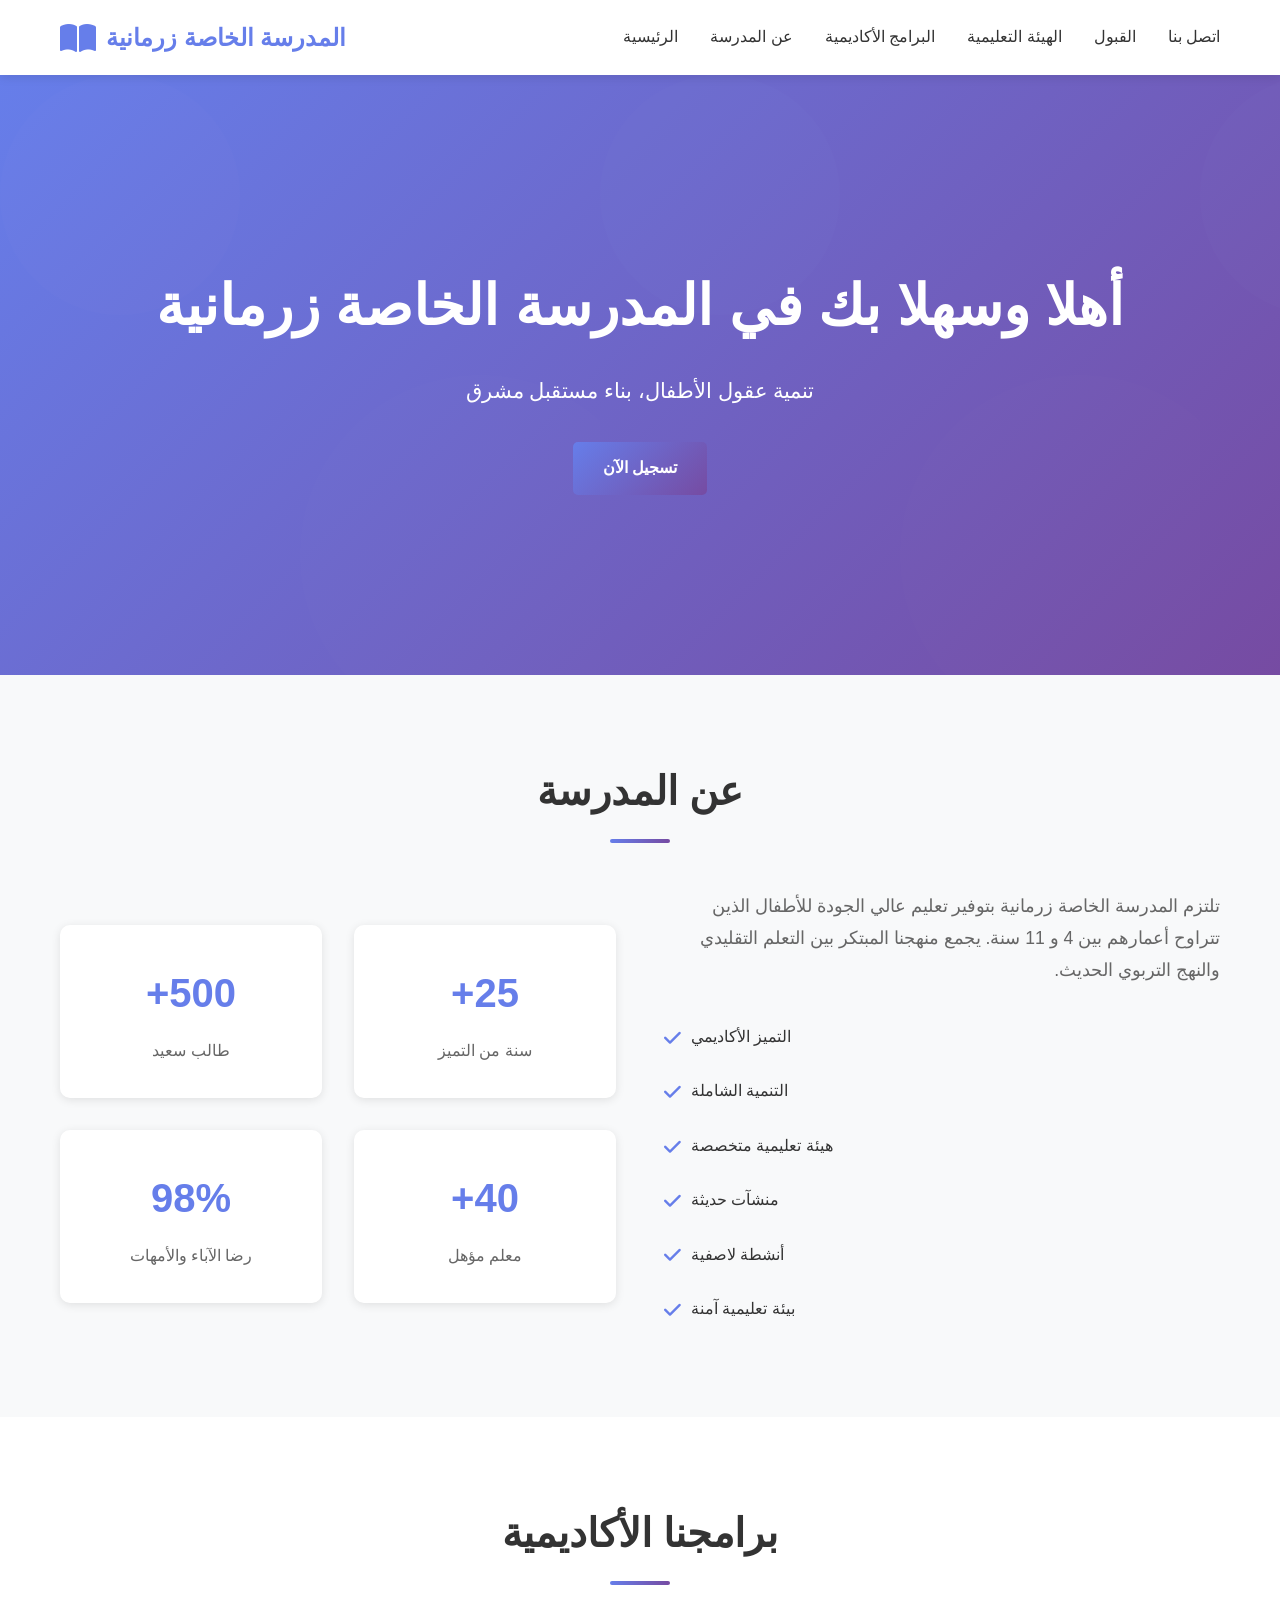
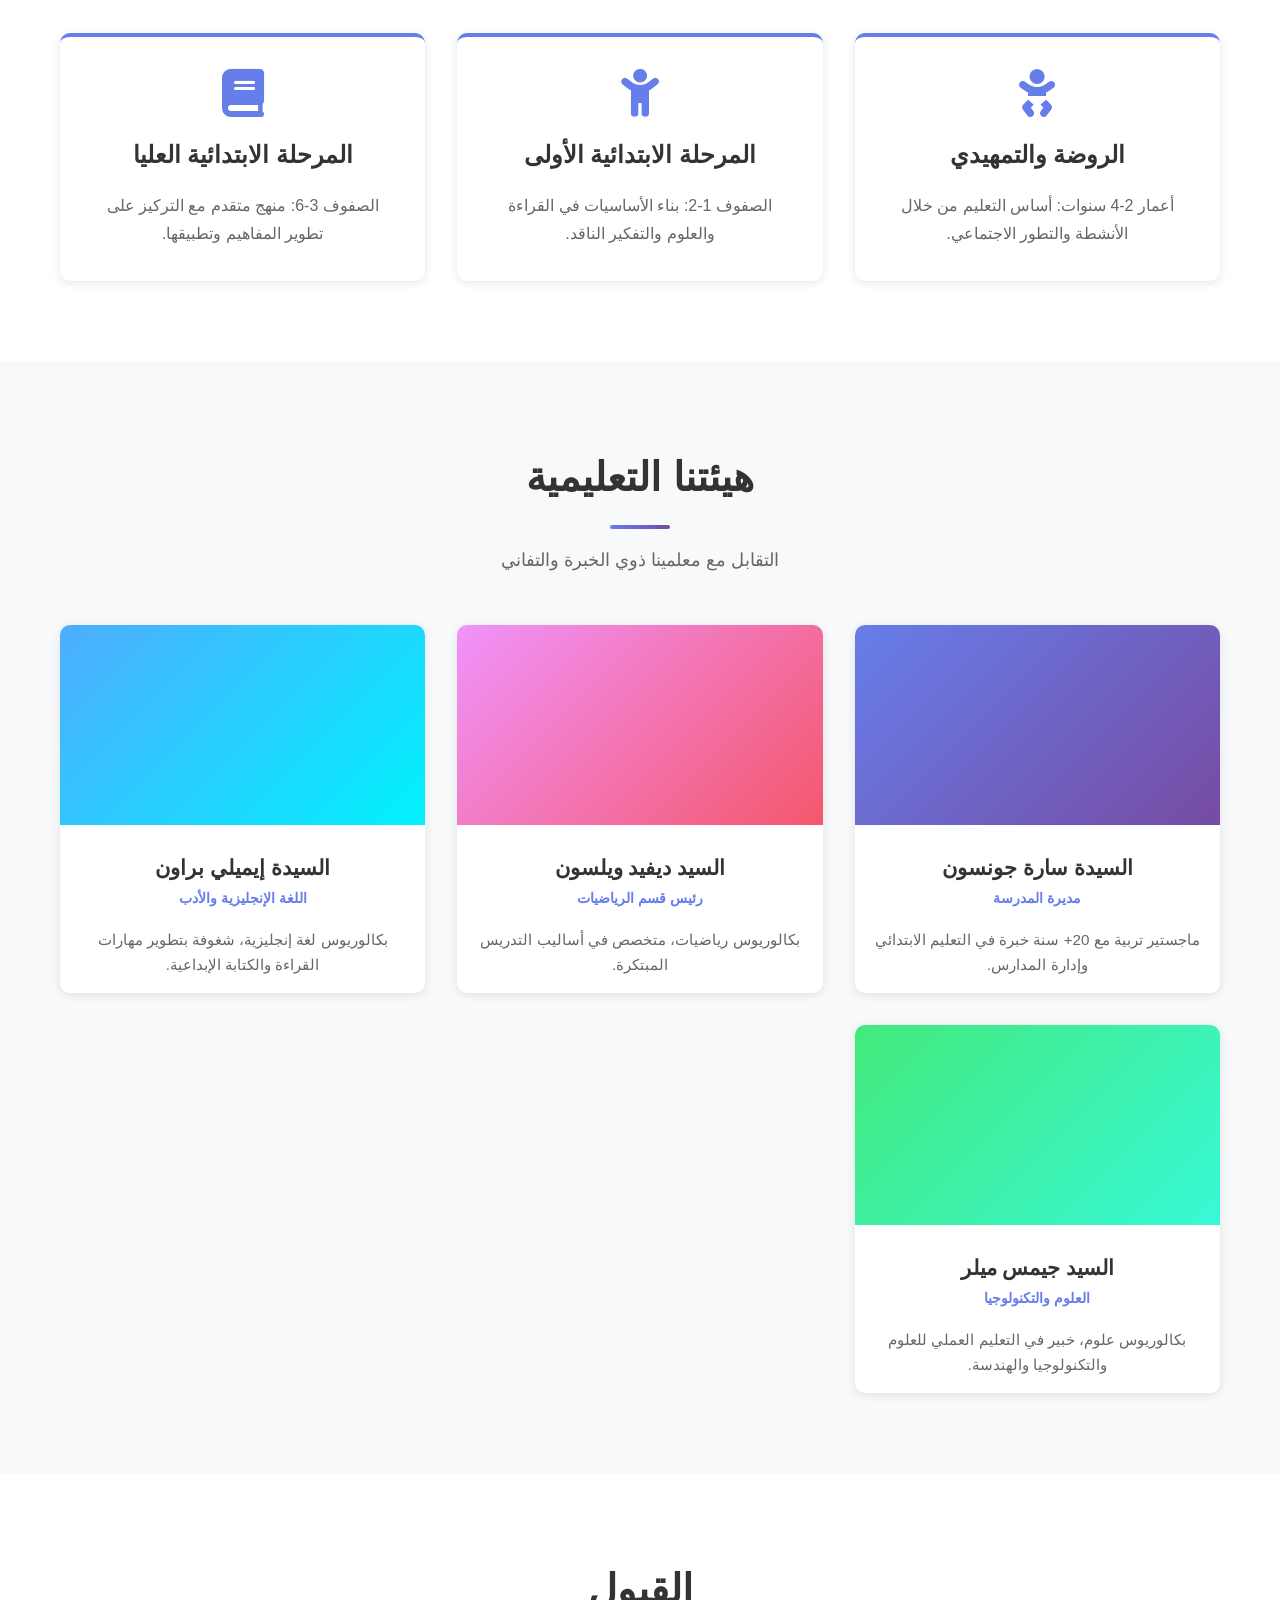
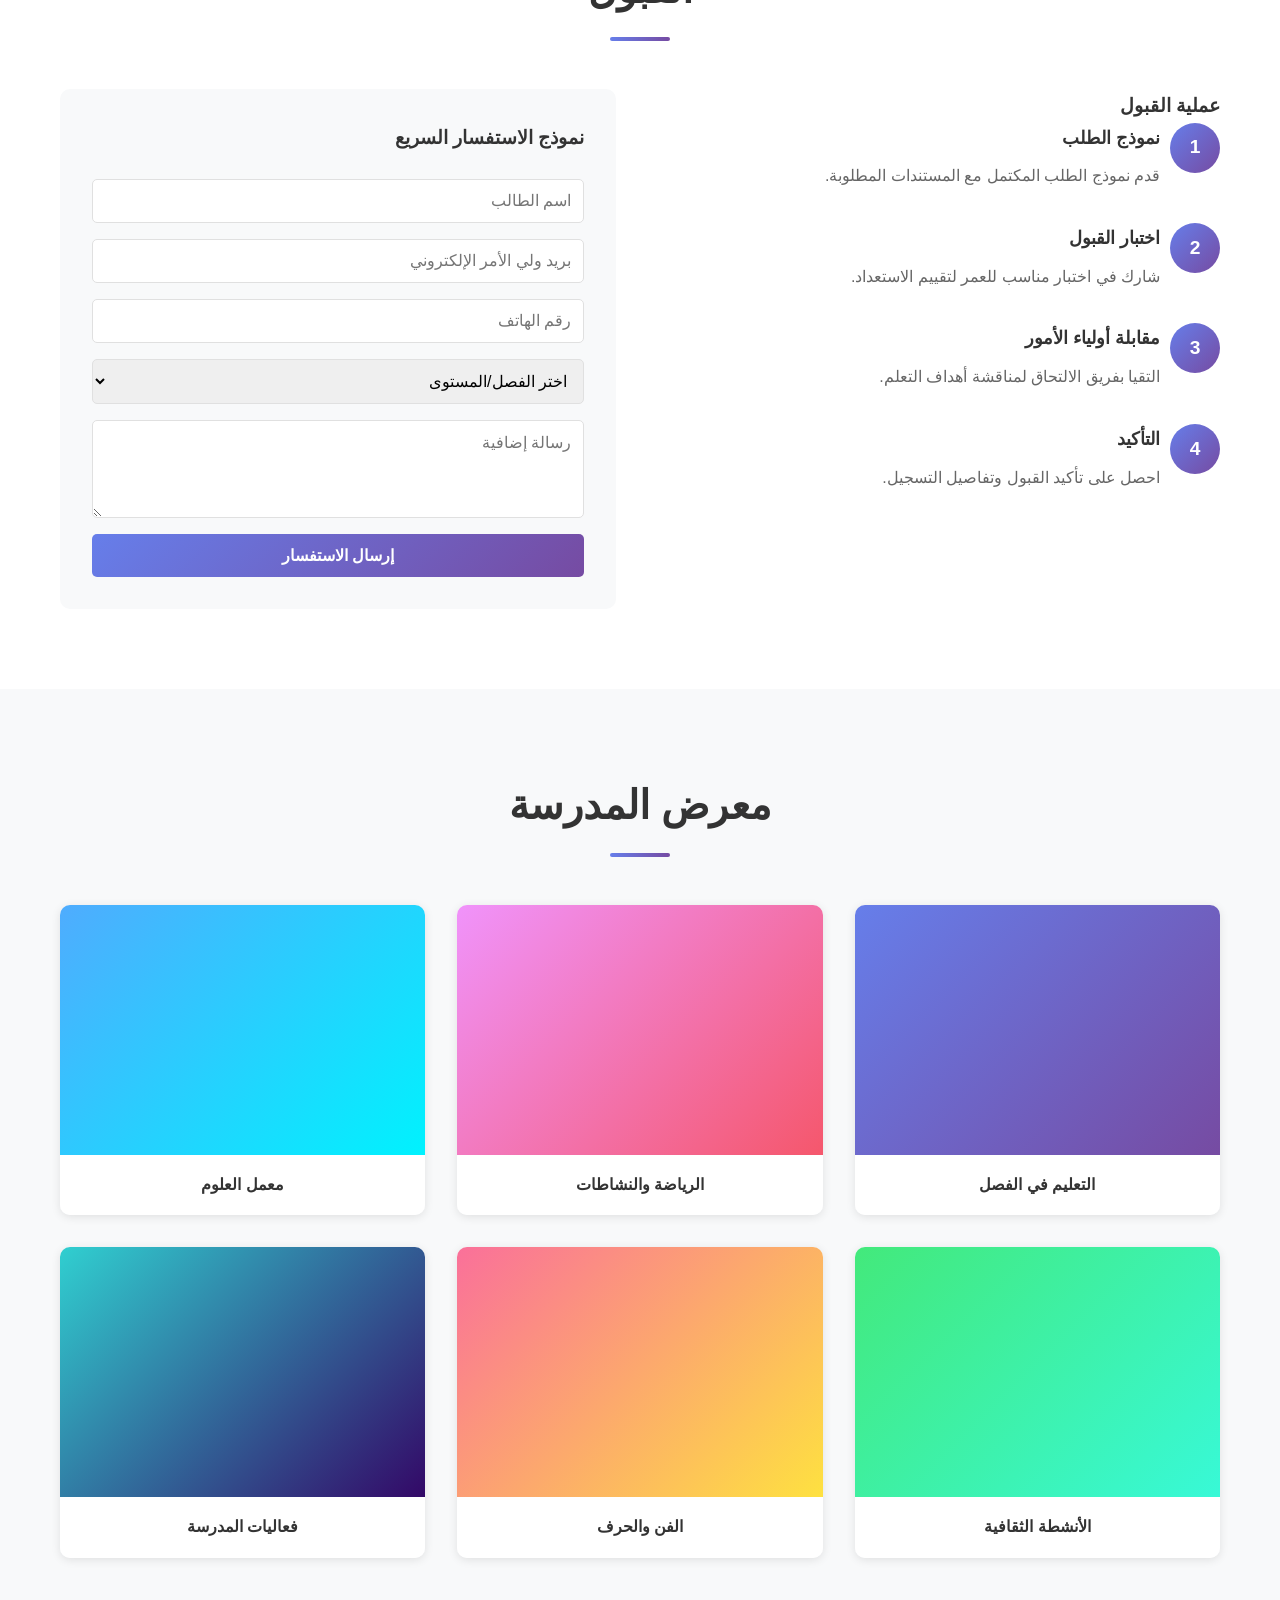
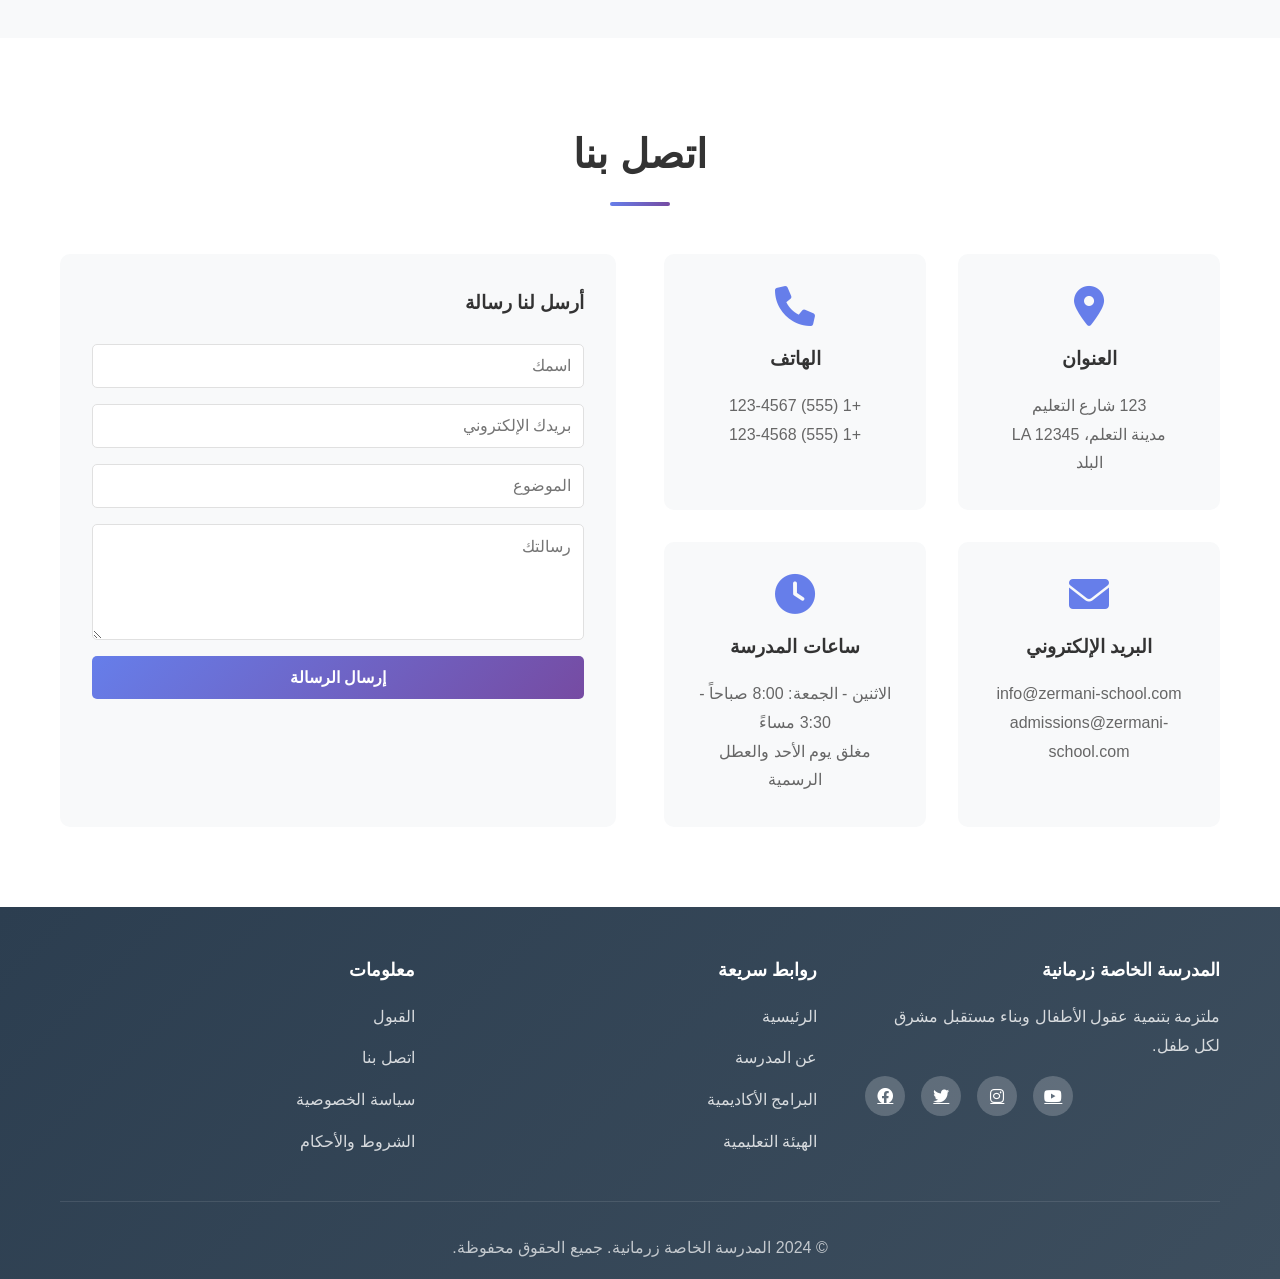
==== index-ar.html @ edea5962 "Add Arabic version (index-ar.html, styles-ar.css, script-ar.js) with RTL support" ====
<!DOCTYPE html>
<html lang="ar" dir="rtl">
<head>
    <meta charset="UTF-8">
    <meta name="viewport" content="width=device-width, initial-scale=1.0">
    <title>المدرسة الخاصة زرمانية</title>
    <link rel="stylesheet" href="styles-ar.css">
    <link rel="stylesheet" href="https://cdnjs.cloudflare.com/ajax/libs/font-awesome/6.0.0/css/all.min.css">
</head>
<body>
    <!-- Navigation Bar -->
    <nav class="navbar">
        <div class="container">
            <div class="nav-brand">
                <i class="fas fa-book-open"></i>
                <span>المدرسة الخاصة زرمانية</span>
            </div>
            <ul class="nav-menu">
                <li><a href="#home" class="nav-link active">الرئيسية</a></li>
                <li><a href="#about" class="nav-link">عن المدرسة</a></li>
                <li><a href="#academics" class="nav-link">البرامج الأكاديمية</a></li>
                <li><a href="#faculty" class="nav-link">الهيئة التعليمية</a></li>
                <li><a href="#admissions" class="nav-link">القبول</a></li>
                <li><a href="#contact" class="nav-link">اتصل بنا</a></li>
            </ul>
            <div class="hamburger">
                <span></span>
                <span></span>
                <span></span>
            </div>
        </div>
    </nav>

    <!-- Hero Section -->
    <section id="home" class="hero">
        <div class="hero-content">
            <h1>أهلا وسهلا بك في المدرسة الخاصة زرمانية</h1>
            <p>تنمية عقول الأطفال، بناء مستقبل مشرق</p>
            <a href="#admissions" class="btn btn-primary">تسجيل الآن</a>
        </div>
        <div class="hero-overlay"></div>
    </section>

    <!-- About Section -->
    <section id="about" class="about">
        <div class="container">
            <h2>عن المدرسة</h2>
            <div class="about-content">
                <div class="about-text">
                    <p>تلتزم المدرسة الخاصة زرمانية بتوفير تعليم عالي الجودة للأطفال الذين تتراوح أعمارهم بين 4 و 11 سنة. يجمع منهجنا المبتكر بين التعلم التقليدي والنهج التربوي الحديث.</p>
                    <ul class="about-features">
                        <li><i class="fas fa-check"></i> التميز الأكاديمي</li>
                        <li><i class="fas fa-check"></i> التنمية الشاملة</li>
                        <li><i class="fas fa-check"></i> هيئة تعليمية متخصصة</li>
                        <li><i class="fas fa-check"></i> منشآت حديثة</li>
                        <li><i class="fas fa-check"></i> أنشطة لاصفية</li>
                        <li><i class="fas fa-check"></i> بيئة تعليمية آمنة</li>
                    </ul>
                </div>
                <div class="about-stats">
                    <div class="stat">
                        <h3>25+</h3>
                        <p>سنة من التميز</p>
                    </div>
                    <div class="stat">
                        <h3>500+</h3>
                        <p>طالب سعيد</p>
                    </div>
                    <div class="stat">
                        <h3>40+</h3>
                        <p>معلم مؤهل</p>
                    </div>
                    <div class="stat">
                        <h3>98%</h3>
                        <p>رضا الآباء والأمهات</p>
                    </div>
                </div>
            </div>
        </div>
    </section>

    <!-- Academics Section -->
    <section id="academics" class="academics">
        <div class="container">
            <h2>برامجنا الأكاديمية</h2>
            <div class="programs-grid">
                <div class="program-card">
                    <i class="fas fa-baby"></i>
                    <h3>الروضة والتمهيدي</h3>
                    <p>أعمار 2-4 سنوات: أساس التعليم من خلال الأنشطة والتطور الاجتماعي.</p>
                </div>
                <div class="program-card">
                    <i class="fas fa-child"></i>
                    <h3>المرحلة الابتدائية الأولى</h3>
                    <p>الصفوف 1-2: بناء الأساسيات في القراءة والعلوم والتفكير الناقد.</p>
                </div>
                <div class="program-card">
                    <i class="fas fa-book"></i>
                    <h3>المرحلة الابتدائية العليا</h3>
                    <p>الصفوف 3-6: منهج متقدم مع التركيز على تطوير المفاهيم وتطبيقها.</p>
                </div>
            </div>
        </div>
    </section>

    <!-- Faculty Section -->
    <section id="faculty" class="faculty">
        <div class="container">
            <h2>هيئتنا التعليمية</h2>
            <p class="section-subtitle">التقابل مع معلمينا ذوي الخبرة والتفاني</p>
            <div class="faculty-grid">
                <div class="faculty-card">
                    <div class="faculty-image" style="background: linear-gradient(135deg, #667eea 0%, #764ba2 100%);"></div>
                    <h3>السيدة سارة جونسون</h3>
                    <p class="position">مديرة المدرسة</p>
                    <p class="bio">ماجستير تربية مع 20+ سنة خبرة في التعليم الابتدائي وإدارة المدارس.</p>
                </div>
                <div class="faculty-card">
                    <div class="faculty-image" style="background: linear-gradient(135deg, #f093fb 0%, #f5576c 100%);"></div>
                    <h3>السيد ديفيد ويلسون</h3>
                    <p class="position">رئيس قسم الرياضيات</p>
                    <p class="bio">بكالوريوس رياضيات، متخصص في أساليب التدريس المبتكرة.</p>
                </div>
                <div class="faculty-card">
                    <div class="faculty-image" style="background: linear-gradient(135deg, #4facfe 0%, #00f2fe 100%);"></div>
                    <h3>السيدة إيميلي براون</h3>
                    <p class="position">اللغة الإنجليزية والأدب</p>
                    <p class="bio">بكالوريوس لغة إنجليزية، شغوفة بتطوير مهارات القراءة والكتابة الإبداعية.</p>
                </div>
                <div class="faculty-card">
                    <div class="faculty-image" style="background: linear-gradient(135deg, #43e97b 0%, #38f9d7 100%);"></div>
                    <h3>السيد جيمس ميلر</h3>
                    <p class="position">العلوم والتكنولوجيا</p>
                    <p class="bio">بكالوريوس علوم، خبير في التعليم العملي للعلوم والتكنولوجيا والهندسة.</p>
                </div>
            </div>
        </div>
    </section>

    <!-- Admissions Section -->
    <section id="admissions" class="admissions">
        <div class="container">
            <h2>القبول</h2>
            <div class="admissions-content">
                <div class="admission-info">
                    <h3>عملية القبول</h3>
                    <ol class="admission-steps">
                        <li>
                            <strong>نموذج الطلب</strong>
                            <p>قدم نموذج الطلب المكتمل مع المستندات المطلوبة.</p>
                        </li>
                        <li>
                            <strong>اختبار القبول</strong>
                            <p>شارك في اختبار مناسب للعمر لتقييم الاستعداد.</p>
                        </li>
                        <li>
                            <strong>مقابلة أولياء الأمور</strong>
                            <p>التقيا بفريق الالتحاق لمناقشة أهداف التعلم.</p>
                        </li>
                        <li>
                            <strong>التأكيد</strong>
                            <p>احصل على تأكيد القبول وتفاصيل التسجيل.</p>
                        </li>
                    </ol>
                </div>
                <div class="admission-form">
                    <h3>نموذج الاستفسار السريع</h3>
                    <form id="admissionForm">
                        <input type="text" placeholder="اسم الطالب" required>
                        <input type="email" placeholder="بريد ولي الأمر الإلكتروني" required>
                        <input type="tel" placeholder="رقم الهاتف" required>
                        <select required>
                            <option value="">اختر الفصل/المستوى</option>
                            <option value="playgroup">الروضة</option>
                            <option value="nursery">التمهيدي</option>
                            <option value="class1">الصف الأول</option>
                            <option value="class2">الصف الثاني</option>
                            <option value="class3">الصف الثالث</option>
                            <option value="class4">الصف الرابع</option>
                            <option value="class5">الصف الخامس</option>
                            <option value="class6">الصف السادس</option>
                        </select>
                        <textarea placeholder="رسالة إضافية" rows="4"></textarea>
                        <button type="submit" class="btn btn-primary">إرسال الاستفسار</button>
                    </form>
                </div>
            </div>
        </div>
    </section>

    <!-- Gallery Section -->
    <section class="gallery">
        <div class="container">
            <h2>معرض المدرسة</h2>
            <div class="gallery-grid">
                <div class="gallery-item">
                    <div class="gallery-image" style="background: linear-gradient(135deg, #667eea 0%, #764ba2 100%);"></div>
                    <p>التعليم في الفصل</p>
                </div>
                <div class="gallery-item">
                    <div class="gallery-image" style="background: linear-gradient(135deg, #f093fb 0%, #f5576c 100%);"></div>
                    <p>الرياضة والنشاطات</p>
                </div>
                <div class="gallery-item">
                    <div class="gallery-image" style="background: linear-gradient(135deg, #4facfe 0%, #00f2fe 100%);"></div>
                    <p>معمل العلوم</p>
                </div>
                <div class="gallery-item">
                    <div class="gallery-image" style="background: linear-gradient(135deg, #43e97b 0%, #38f9d7 100%);"></div>
                    <p>الأنشطة الثقافية</p>
                </div>
                <div class="gallery-item">
                    <div class="gallery-image" style="background: linear-gradient(135deg, #fa709a 0%, #fee140 100%);"></div>
                    <p>الفن والحرف</p>
                </div>
                <div class="gallery-item">
                    <div class="gallery-image" style="background: linear-gradient(135deg, #30cfd0 0%, #330867 100%);"></div>
                    <p>فعاليات المدرسة</p>
                </div>
            </div>
        </div>
    </section>

    <!-- Contact Section -->
    <section id="contact" class="contact">
        <div class="container">
            <h2>اتصل بنا</h2>
            <div class="contact-content">
                <div class="contact-info">
                    <div class="info-card">
                        <i class="fas fa-map-marker-alt"></i>
                        <h3>العنوان</h3>
                        <p>123 شارع التعليم<br>مدينة التعلم، LA 12345<br>البلد</p>
                    </div>
                    <div class="info-card">
                        <i class="fas fa-phone"></i>
                        <h3>الهاتف</h3>
                        <p>+1 (555) 123-4567<br>+1 (555) 123-4568</p>
                    </div>
                    <div class="info-card">
                        <i class="fas fa-envelope"></i>
                        <h3>البريد الإلكتروني</h3>
                        <p>info@zermani-school.com<br>admissions@zermani-school.com</p>
                    </div>
                    <div class="info-card">
                        <i class="fas fa-clock"></i>
                        <h3>ساعات المدرسة</h3>
                        <p>الاثنين - الجمعة: 8:00 صباحاً - 3:30 مساءً<br>مغلق يوم الأحد والعطل الرسمية</p>
                    </div>
                </div>
                <div class="contact-form">
                    <h3>أرسل لنا رسالة</h3>
                    <form id="contactForm">
                        <input type="text" placeholder="اسمك" required>
                        <input type="email" placeholder="بريدك الإلكتروني" required>
                        <input type="text" placeholder="الموضوع" required>
                        <textarea placeholder="رسالتك" rows="5" required></textarea>
                        <button type="submit" class="btn btn-primary">إرسال الرسالة</button>
                    </form>
                </div>
            </div>
        </div>
    </section>

    <!-- Footer -->
    <footer class="footer">
        <div class="container">
            <div class="footer-content">
                <div class="footer-section">
                    <h3>المدرسة الخاصة زرمانية</h3>
                    <p>ملتزمة بتنمية عقول الأطفال وبناء مستقبل مشرق لكل طفل.</p>
                    <div class="social-links">
                        <a href="#"><i class="fab fa-facebook"></i></a>
                        <a href="#"><i class="fab fa-twitter"></i></a>
                        <a href="#"><i class="fab fa-instagram"></i></a>
                        <a href="#"><i class="fab fa-youtube"></i></a>
                    </div>
                </div>
                <div class="footer-section">
                    <h4>روابط سريعة</h4>
                    <ul>
                        <li><a href="#home">الرئيسية</a></li>
                        <li><a href="#about">عن المدرسة</a></li>
                        <li><a href="#academics">البرامج الأكاديمية</a></li>
                        <li><a href="#faculty">الهيئة التعليمية</a></li>
                    </ul>
                </div>
                <div class="footer-section">
                    <h4>معلومات</h4>
                    <ul>
                        <li><a href="#admissions">القبول</a></li>
                        <li><a href="#contact">اتصل بنا</a></li>
                        <li><a href="#">سياسة الخصوصية</a></li>
                        <li><a href="#">الشروط والأحكام</a></li>
                    </ul>
                </div>
            </div>
            <div class="footer-bottom">
                <p>&copy; 2024 المدرسة الخاصة زرمانية. جميع الحقوق محفوظة.</p>
            </div>
        </div>
    </footer>

    <script src="script-ar.js"></script>
</body>
</html>
---- styles-ar.css ----
* {
    margin: 0;
    padding: 0;
    box-sizing: border-box;
}

:root {
    --primary-color: #667eea;
    --secondary-color: #764ba2;
    --accent-color: #f5576c;
    --text-dark: #333333;
    --text-light: #666666;
    --bg-light: #f8f9fa;
    --bg-white: #ffffff;
    --border-color: #e0e0e0;
    --shadow: 0 2px 10px rgba(0, 0, 0, 0.1);
}

body {
    font-family: 'Segoe UI', 'Arabic Typesetting', 'Arial Unicode MS', sans-serif;
    line-height: 1.8;
    color: var(--text-dark);
    background-color: var(--bg-white);
    direction: rtl;
}

html {
    scroll-behavior: smooth;
    direction: rtl;
}

.container {
    max-width: 1200px;
    margin: 0 auto;
    padding: 0 20px;
}

/* Navigation */
.navbar {
    background: var(--bg-white);
    box-shadow: var(--shadow);
    position: sticky;
    top: 0;
    z-index: 100;
}

.navbar .container {
    display: flex;
    justify-content: space-between;
    align-items: center;
    padding: 1rem 20px;
    flex-direction: row-reverse;
}

.nav-brand {
    display: flex;
    align-items: center;
    gap: 10px;
    font-size: 1.5rem;
    font-weight: bold;
    color: var(--primary-color);
    flex-direction: row-reverse;
}

.nav-brand i {
    font-size: 2rem;
}

.nav-menu {
    display: flex;
    list-style: none;
    gap: 2rem;
    flex-direction: row-reverse;
}

.nav-link {
    text-decoration: none;
    color: var(--text-dark);
    font-weight: 500;
    transition: color 0.3s ease;
    position: relative;
}

.nav-link:hover,
.nav-link.active {
    color: var(--primary-color);
}

.nav-link.active::after {
    content: '';
    position: absolute;
    bottom: -5px;
    right: 0;
    width: 100%;
    height: 2px;
    background: var(--primary-color);
}

.hamburger {
    display: none;
    flex-direction: column;
    cursor: pointer;
}

.hamburger span {
    width: 25px;
    height: 3px;
    background: var(--text-dark);
    margin: 5px 0;
    transition: 0.3s;
}

/* Buttons */
.btn {
    padding: 12px 30px;
    border: none;
    border-radius: 5px;
    font-size: 1rem;
    cursor: pointer;
    text-decoration: none;
    display: inline-block;
    transition: all 0.3s ease;
    font-weight: 600;
}

.btn-primary {
    background: linear-gradient(135deg, var(--primary-color), var(--secondary-color));
    color: white;
}

.btn-primary:hover {
    transform: translateY(-2px);
    box-shadow: 0 5px 20px rgba(102, 126, 234, 0.4);
}

/* Hero Section */
.hero {
    min-height: 600px;
    background: linear-gradient(135deg, var(--primary-color), var(--secondary-color));
    color: white;
    display: flex;
    align-items: center;
    justify-content: center;
    text-align: center;
    position: relative;
    overflow: hidden;
}

.hero-overlay {
    position: absolute;
    top: 0;
    left: 0;
    right: 0;
    bottom: 0;
    background: url('data:image/svg+xml,<svg xmlns="http://www.w3.org/2000/svg" viewBox="0 0 100 100"><circle cx="20" cy="20" r="20" fill="rgba(255,255,255,0.1)"/><circle cx="80" cy="80" r="30" fill="rgba(255,255,255,0.05)"/></svg>');
    opacity: 0.1;
}

.hero-content {
    position: relative;
    z-index: 1;
    animation: slideInUp 0.8s ease;
}

.hero h1 {
    font-size: 3.5rem;
    margin-bottom: 1rem;
    font-weight: 700;
}

.hero p {
    font-size: 1.3rem;
    margin-bottom: 2rem;
    font-weight: 300;
}

/* Sections */
section {
    padding: 80px 0;
}

section h2 {
    font-size: 2.5rem;
    text-align: center;
    margin-bottom: 3rem;
    color: var(--text-dark);
    position: relative;
    padding-bottom: 1rem;
}

section h2::after {
    content: '';
    position: absolute;
    bottom: 0;
    left: 50%;
    transform: translateX(-50%);
    width: 60px;
    height: 4px;
    background: linear-gradient(90deg, var(--primary-color), var(--secondary-color));
    border-radius: 2px;
}

.section-subtitle {
    text-align: center;
    color: var(--text-light);
    font-size: 1.1rem;
    margin-top: -2rem;
    margin-bottom: 3rem;
}

/* About Section */
.about {
    background-color: var(--bg-light);
}

.about-content {
    display: grid;
    grid-template-columns: 1fr 1fr;
    gap: 3rem;
    align-items: center;
}

.about-text p {
    color: var(--text-light);
    margin-bottom: 1.5rem;
    font-size: 1.1rem;
    line-height: 1.8;
}

.about-features {
    list-style: none;
}

.about-features li {
    padding: 0.8rem 0;
    color: var(--text-dark);
    font-weight: 500;
    display: flex;
    align-items: center;
    gap: 10px;
    flex-direction: row-reverse;
}

.about-features i {
    color: var(--primary-color);
    font-size: 1.2rem;
}

.about-stats {
    display: grid;
    grid-template-columns: 1fr 1fr;
    gap: 2rem;
}

.stat {
    background: var(--bg-white);
    padding: 2rem;
    text-align: center;
    border-radius: 10px;
    box-shadow: var(--shadow);
    transition: transform 0.3s ease;
}

.stat:hover {
    transform: translateY(-5px);
}

.stat h3 {
    font-size: 2.5rem;
    color: var(--primary-color);
    margin-bottom: 0.5rem;
}

.stat p {
    color: var(--text-light);
}

/* Academics Section */
.programs-grid {
    display: grid;
    grid-template-columns: repeat(auto-fit, minmax(300px, 1fr));
    gap: 2rem;
}

.program-card {
    background: var(--bg-white);
    padding: 2rem;
    border-radius: 10px;
    box-shadow: var(--shadow);
    text-align: center;
    transition: all 0.3s ease;
    border-top: 4px solid var(--primary-color);
}

.program-card:hover {
    transform: translateY(-10px);
    box-shadow: 0 10px 30px rgba(102, 126, 234, 0.2);
}

.program-card i {
    font-size: 3rem;
    color: var(--primary-color);
    margin-bottom: 1rem;
}

.program-card h3 {
    font-size: 1.5rem;
    margin-bottom: 1rem;
    color: var(--text-dark);
}

.program-card p {
    color: var(--text-light);
    line-height: 1.8;
}

/* Faculty Section */
.faculty {
    background-color: var(--bg-light);
}

.faculty-grid {
    display: grid;
    grid-template-columns: repeat(auto-fit, minmax(280px, 1fr));
    gap: 2rem;
}

.faculty-card {
    background: var(--bg-white);
    border-radius: 10px;
    overflow: hidden;
    box-shadow: var(--shadow);
    transition: all 0.3s ease;
    text-align: center;
}

.faculty-card:hover {
    transform: translateY(-10px);
    box-shadow: 0 15px 40px rgba(0, 0, 0, 0.15);
}

.faculty-image {
    width: 100%;
    height: 200px;
    background-size: cover;
    background-position: center;
}

.faculty-card h3 {
    padding: 1.5rem 1rem 0;
    font-size: 1.3rem;
    color: var(--text-dark);
}

.faculty-card .position {
    color: var(--primary-color);
    font-weight: 600;
    font-size: 0.9rem;
}

.faculty-card .bio {
    padding: 1rem;
    color: var(--text-light);
    font-size: 0.95rem;
    line-height: 1.6;
}

/* Admissions Section */
.admissions {
    background-color: var(--bg-white);
}

.admissions-content {
    display: grid;
    grid-template-columns: 1fr 1fr;
    gap: 3rem;
}

.admission-steps {
    list-style: none;
    counter-reset: steps;
}

.admission-steps li {
    counter-increment: steps;
    margin-bottom: 2rem;
    padding-right: 60px;
    position: relative;
    color: var(--text-dark);
    text-align: right;
}

.admission-steps li::before {
    content: counter(steps);
    position: absolute;
    left: auto;
    right: 0;
    top: 0;
    width: 50px;
    height: 50px;
    background: linear-gradient(135deg, var(--primary-color), var(--secondary-color));
    color: white;
    border-radius: 50%;
    display: flex;
    align-items: center;
    justify-content: center;
    font-weight: bold;
    font-size: 1.2rem;
}

.admission-steps strong {
    display: block;
    font-size: 1.1rem;
    margin-bottom: 0.5rem;
}

.admission-steps p {
    color: var(--text-light);
}

.admission-form {
    background: var(--bg-light);
    padding: 2rem;
    border-radius: 10px;
}

.admission-form h3 {
    margin-bottom: 1.5rem;
    color: var(--text-dark);
    text-align: right;
}

.admission-form form {
    display: flex;
    flex-direction: column;
    gap: 1rem;
}

.admission-form input,
.admission-form select,
.admission-form textarea {
    padding: 12px;
    border: 1px solid var(--border-color);
    border-radius: 5px;
    font-family: inherit;
    font-size: 1rem;
    transition: border-color 0.3s ease;
    text-align: right;
}

.admission-form input:focus,
.admission-form select:focus,
.admission-form textarea:focus {
    outline: none;
    border-color: var(--primary-color);
    box-shadow: 0 0 5px rgba(102, 126, 234, 0.2);
}

/* Gallery Section */
.gallery {
    background-color: var(--bg-light);
}

.gallery-grid {
    display: grid;
    grid-template-columns: repeat(auto-fit, minmax(300px, 1fr));
    gap: 2rem;
}

.gallery-item {
    border-radius: 10px;
    overflow: hidden;
    box-shadow: var(--shadow);
    cursor: pointer;
    transition: all 0.3s ease;
}

.gallery-item:hover {
    transform: scale(1.05);
    box-shadow: 0 10px 30px rgba(0, 0, 0, 0.2);
}

.gallery-image {
    width: 100%;
    height: 250px;
    background-size: cover;
    background-position: center;
}

.gallery-item p {
    padding: 1rem;
    background: var(--bg-white);
    text-align: center;
    font-weight: 600;
    color: var(--text-dark);
}

/* Contact Section */
.contact {
    background-color: var(--bg-white);
}

.contact-content {
    display: grid;
    grid-template-columns: 1fr 1fr;
    gap: 3rem;
}

.contact-info {
    display: grid;
    grid-template-columns: 1fr 1fr;
    gap: 2rem;
}

.info-card {
    padding: 2rem;
    background: var(--bg-light);
    border-radius: 10px;
    text-align: center;
    transition: all 0.3s ease;
}

.info-card:hover {
    background: linear-gradient(135deg, var(--primary-color), var(--secondary-color));
    color: white;
    transform: translateY(-5px);
}

.info-card i {
    font-size: 2.5rem;
    color: var(--primary-color);
    margin-bottom: 1rem;
}

.info-card:hover i {
    color: white;
}

.info-card h3 {
    margin-bottom: 1rem;
    color: var(--text-dark);
}

.info-card:hover h3 {
    color: white;
}

.info-card p {
    color: var(--text-light);
    line-height: 1.8;
}

.info-card:hover p {
    color: white;
}

.contact-form {
    background: var(--bg-light);
    padding: 2rem;
    border-radius: 10px;
}

.contact-form h3 {
    margin-bottom: 1.5rem;
    color: var(--text-dark);
    text-align: right;
}

.contact-form form {
    display: flex;
    flex-direction: column;
    gap: 1rem;
}

.contact-form input,
.contact-form textarea {
    padding: 12px;
    border: 1px solid var(--border-color);
    border-radius: 5px;
    font-family: inherit;
    font-size: 1rem;
    transition: border-color 0.3s ease;
    text-align: right;
}

.contact-form input:focus,
.contact-form textarea:focus {
    outline: none;
    border-color: var(--primary-color);
    box-shadow: 0 0 5px rgba(102, 126, 234, 0.2);
}

/* Footer */
.footer {
    background: linear-gradient(135deg, #2c3e50, #3d4e5e);
    color: white;
    padding: 3rem 0 1rem;
}

.footer-content {
    display: grid;
    grid-template-columns: repeat(auto-fit, minmax(250px, 1fr));
    gap: 3rem;
    margin-bottom: 2rem;
}

.footer-section h3,
.footer-section h4 {
    margin-bottom: 1rem;
    font-size: 1.1rem;
}

.footer-section p {
    color: rgba(255, 255, 255, 0.8);
    line-height: 1.8;
}

.footer-section ul {
    list-style: none;
}

.footer-section ul li {
    margin-bottom: 0.8rem;
}

.footer-section ul li a {
    color: rgba(255, 255, 255, 0.8);
    text-decoration: none;
    transition: color 0.3s ease;
}

.footer-section ul li a:hover {
    color: white;
}

.social-links {
    display: flex;
    gap: 1rem;
    margin-top: 1rem;
    flex-direction: row-reverse;
}

.social-links a {
    width: 40px;
    height: 40px;
    background: rgba(255, 255, 255, 0.2);
    border-radius: 50%;
    display: flex;
    align-items: center;
    justify-content: center;
    color: white;
    transition: all 0.3s ease;
}

.social-links a:hover {
    background: var(--primary-color);
    transform: translateY(-3px);
}

.footer-bottom {
    text-align: center;
    padding-top: 2rem;
    border-top: 1px solid rgba(255, 255, 255, 0.1);
    color: rgba(255, 255, 255, 0.7);
}

/* Animations */
@keyframes slideInUp {
    from {
        opacity: 0;
        transform: translateY(30px);
    }
    to {
        opacity: 1;
        transform: translateY(0);
    }
}

/* Responsive Design */
@media (max-width: 768px) {
    .hamburger {
        display: flex;
    }

    .nav-menu {
        position: absolute;
        left: auto;
        right: -100%;
        top: 70px;
        flex-direction: column;
        background: var(--bg-white);
        width: 100%;
        text-align: right;
        transition: 0.3s;
        box-shadow: var(--shadow);
        padding: 2rem 0;
        gap: 0;
    }

    .nav-menu.active {
        right: 0;
    }

    .nav-menu li {
        padding: 1rem 0;
    }

    .hero h1 {
        font-size: 2rem;
    }

    .hero p {
        font-size: 1rem;
    }

    section h2 {
        font-size: 1.8rem;
    }

    .about-content,
    .admissions-content,
    .contact-content {
        grid-template-columns: 1fr;
    }

    .about-stats {
        grid-template-columns: 1fr 1fr;
    }

    .contact-info {
        grid-template-columns: 1fr;
    }

    .hero {
        min-height: 400px;
    }

    section {
        padding: 50px 0;
    }

    .faculty-grid,
    .programs-grid,
    .gallery-grid {
        grid-template-columns: 1fr;
    }
}

@media (max-width: 480px) {
    .hero h1 {
        font-size: 1.5rem;
    }

    section h2 {
        font-size: 1.5rem;
    }

    .nav-brand {
        font-size: 1rem;
    }

    .nav-brand i {
        font-size: 1.5rem;
    }

    .btn {
        padding: 10px 20px;
        font-size: 0.9rem;
    }

    .hero {
        min-height: 300px;
    }

    .about-stats {
        grid-template-columns: 1fr;
    }

    section {
        padding: 30px 0;
    }
}
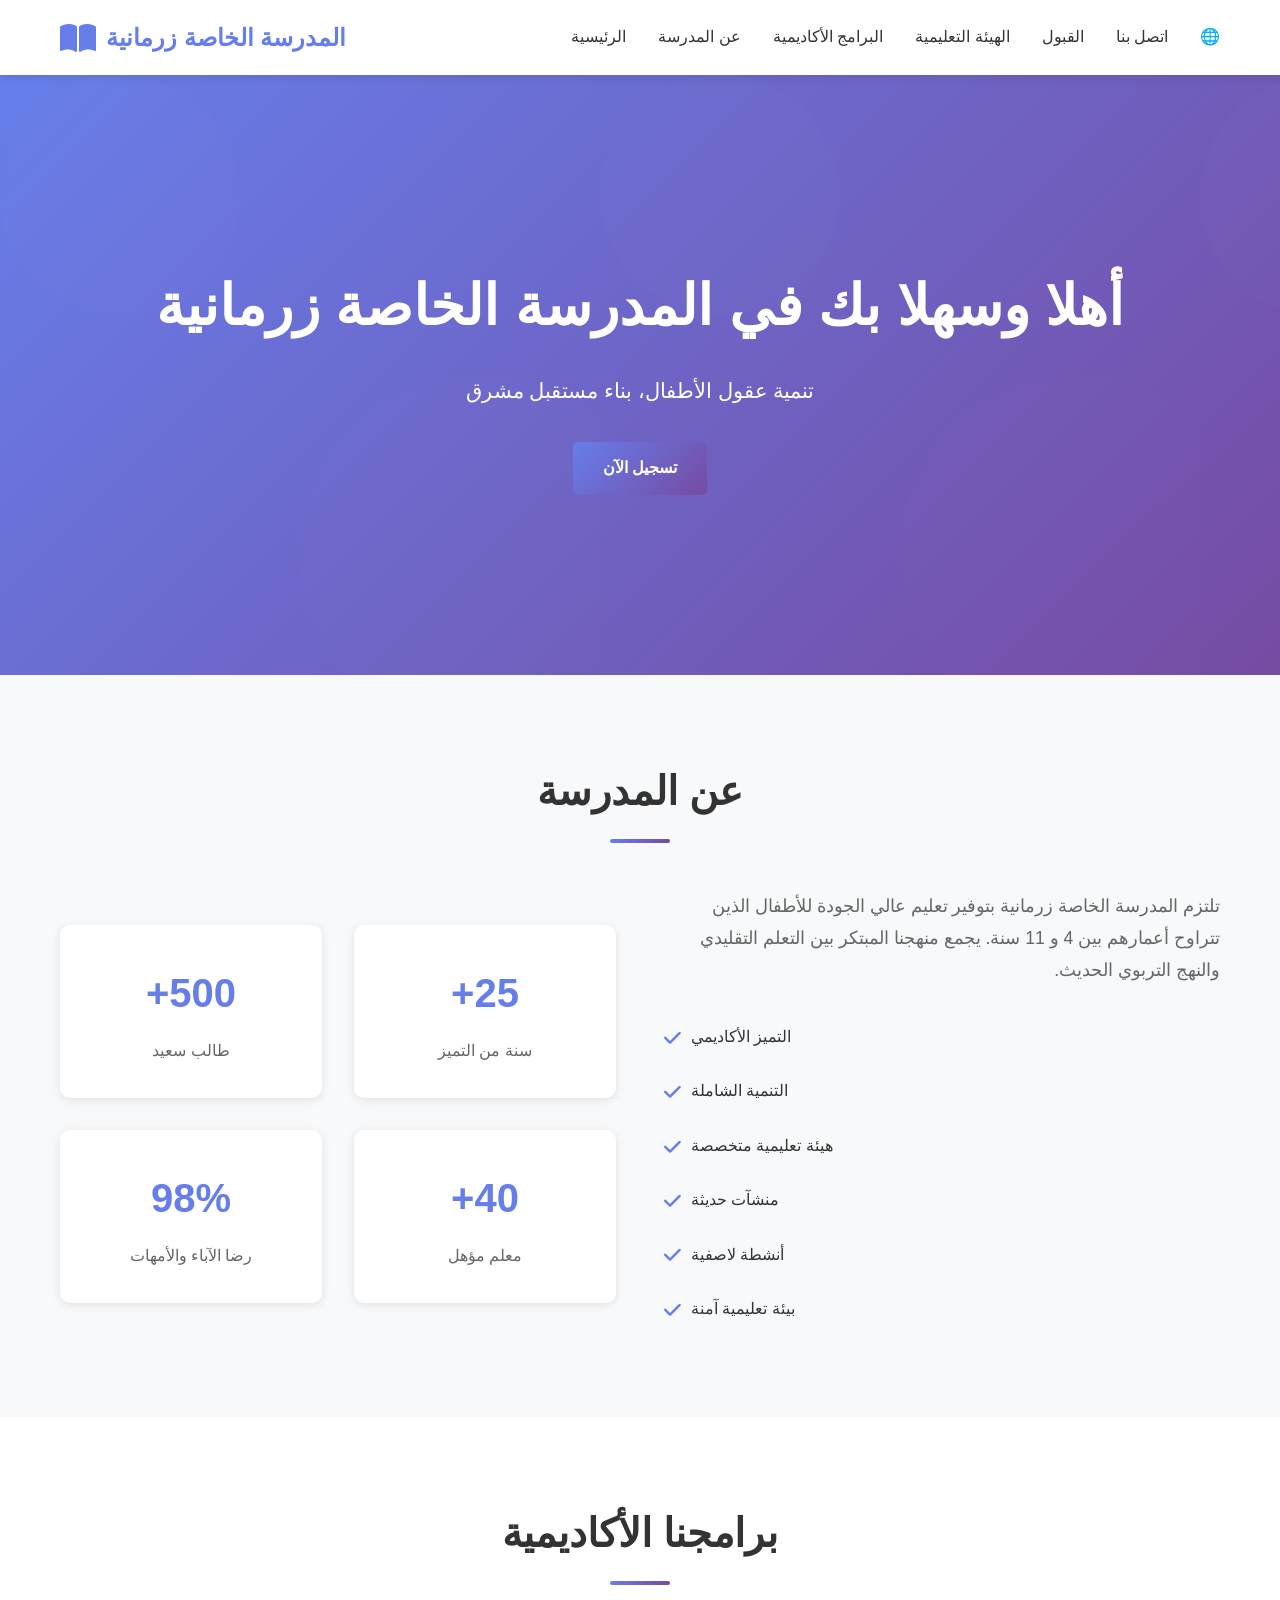
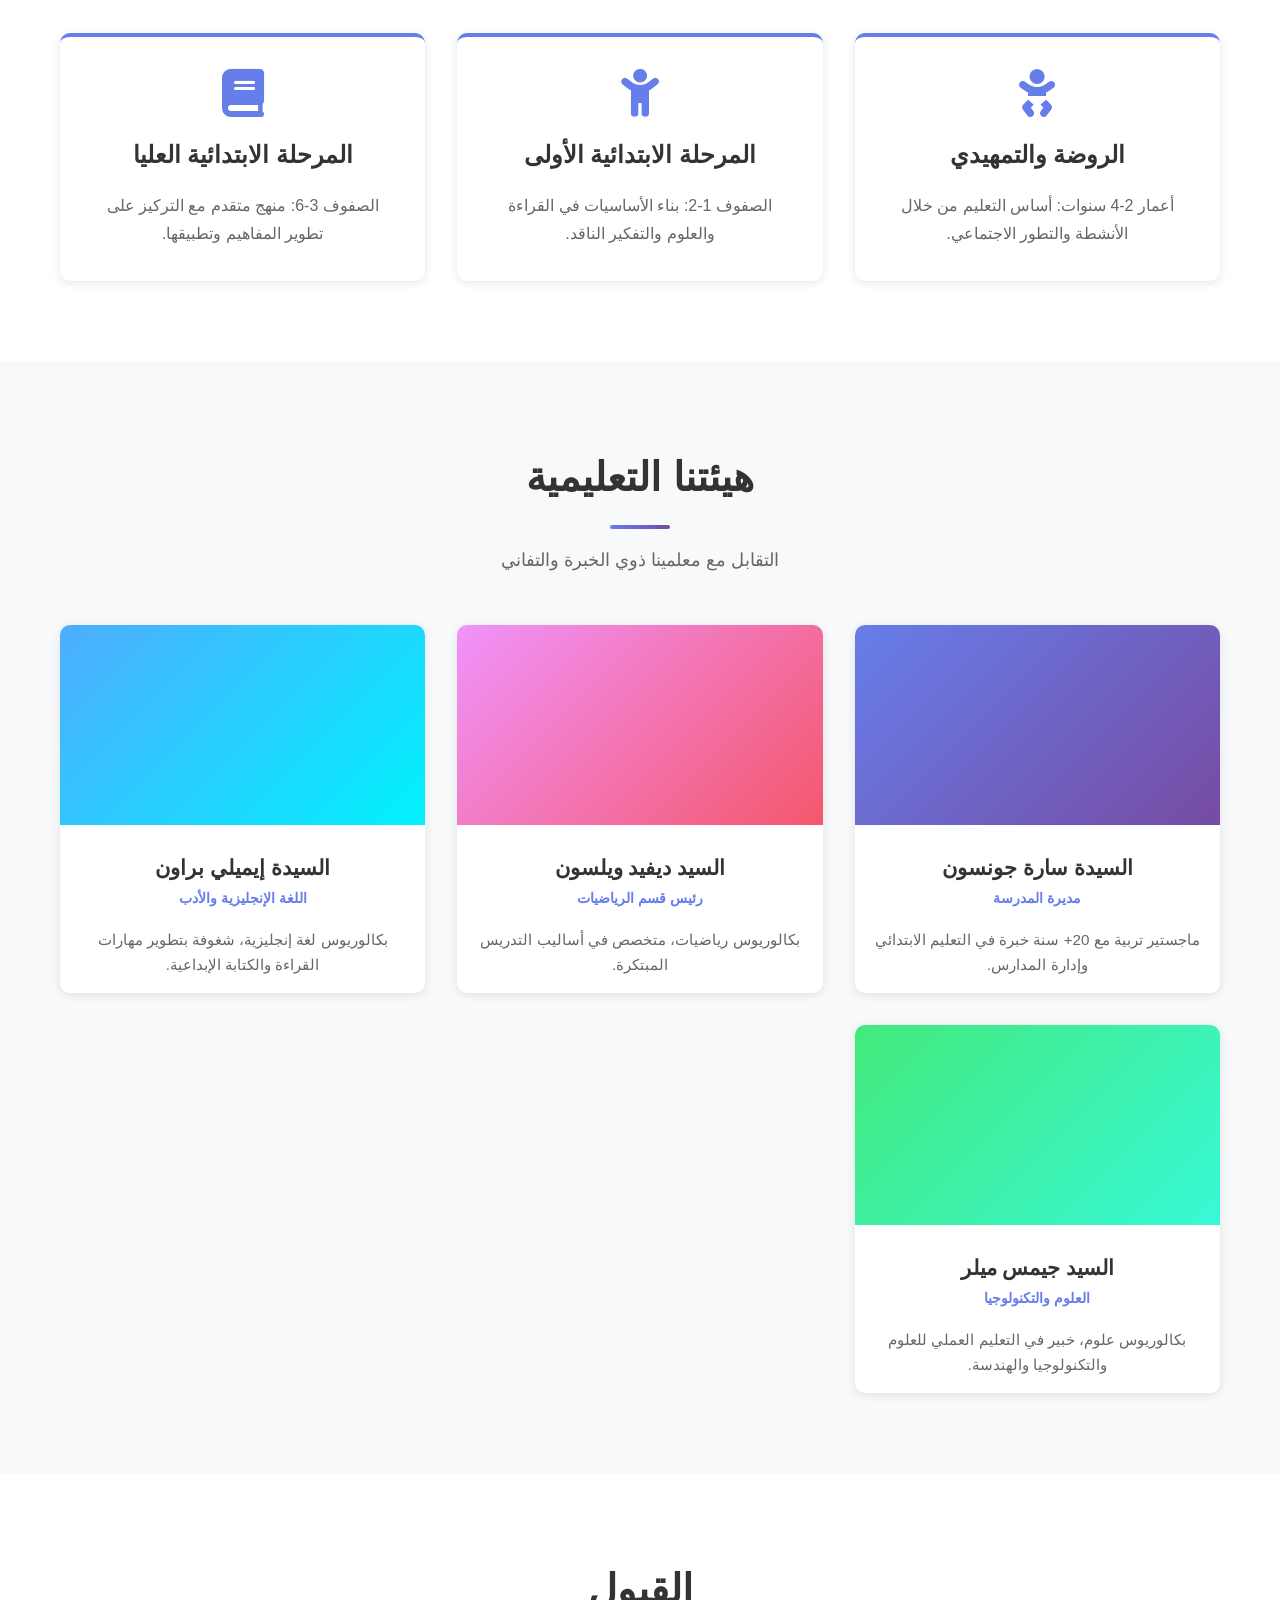
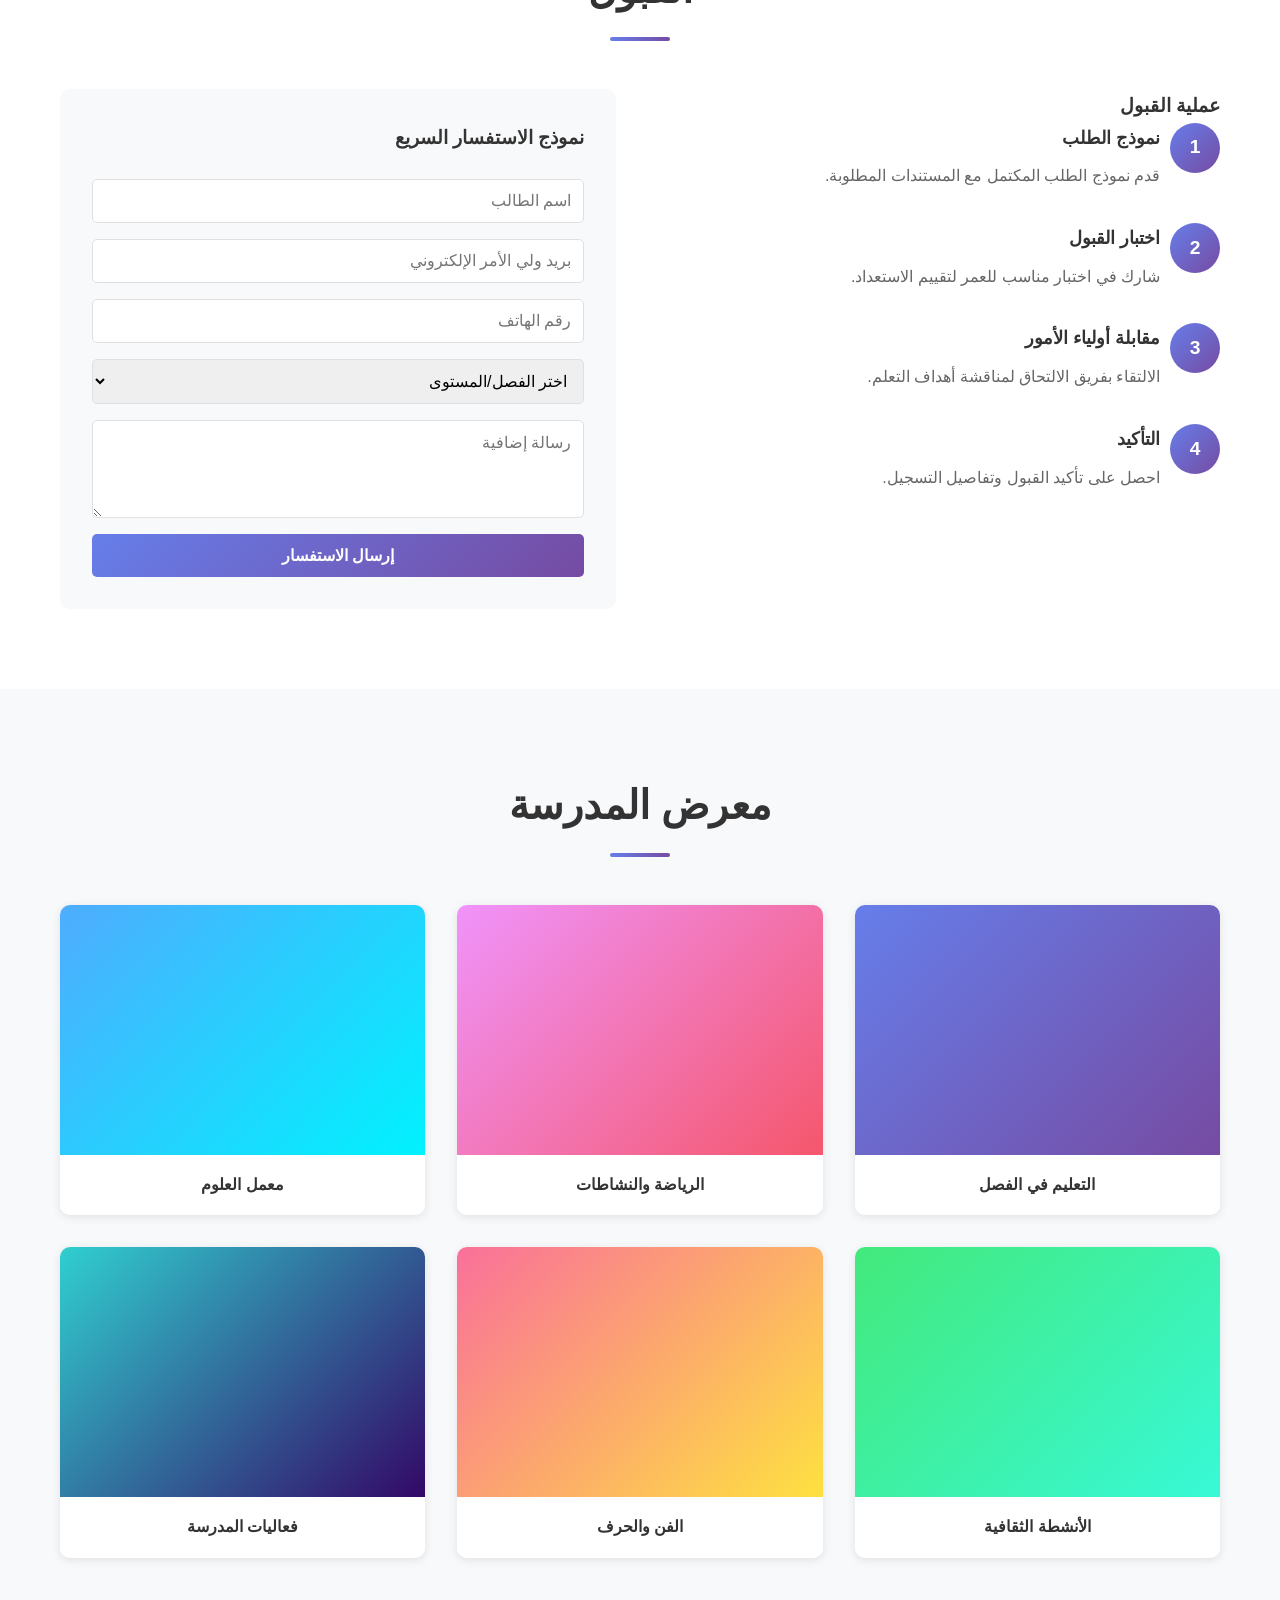
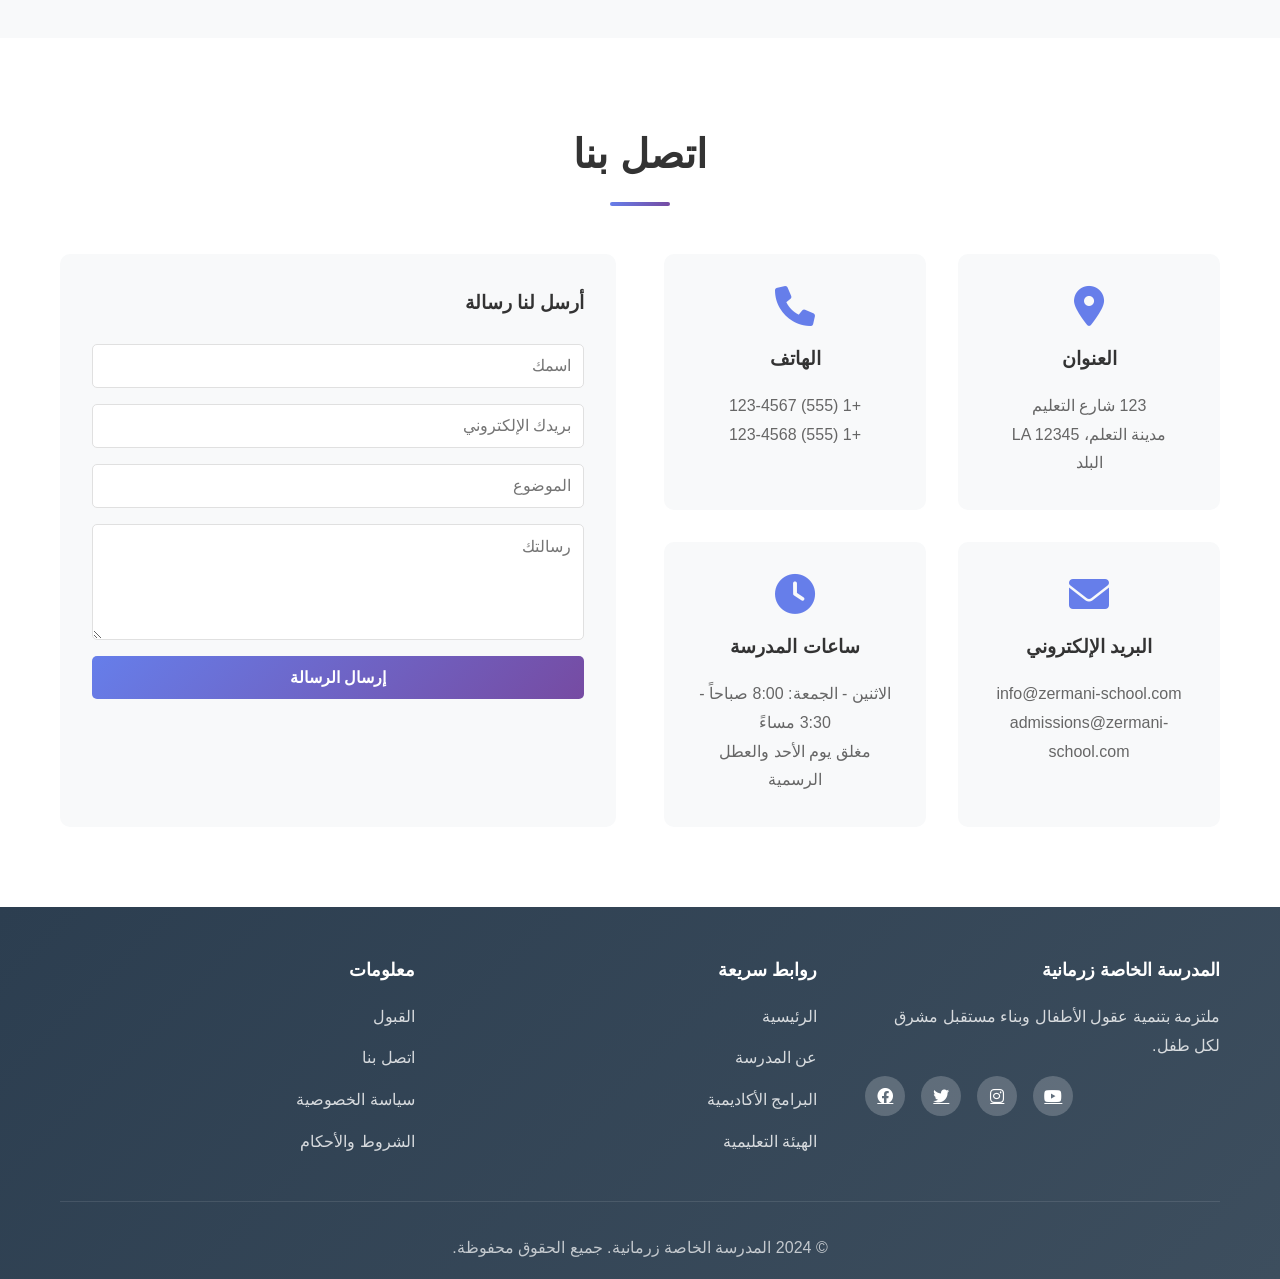
==== commit 87c8785d: "Add French and Arabic versions to main branch with language selector" ====
--- a/index-ar.html
+++ b/index-ar.html
@@ -22,6 +22,7 @@
                 <li><a href="#faculty" class="nav-link">الهيئة التعليمية</a></li>
                 <li><a href="#admissions" class="nav-link">القبول</a></li>
                 <li><a href="#contact" class="nav-link">اتصل بنا</a></li>
+                <li><a href="language-selector.html" class="nav-link">🌐</a></li>
             </ul>
             <div class="hamburger">
                 <span></span>
@@ -155,7 +156,7 @@
                         </li>
                         <li>
                             <strong>مقابلة أولياء الأمور</strong>
-                            <p>التقيا بفريق الالتحاق لمناقشة أهداف التعلم.</p>
+                            <p>الالتقاء بفريق الالتحاق لمناقشة أهداف التعلم.</p>
                         </li>
                         <li>
                             <strong>التأكيد</strong>
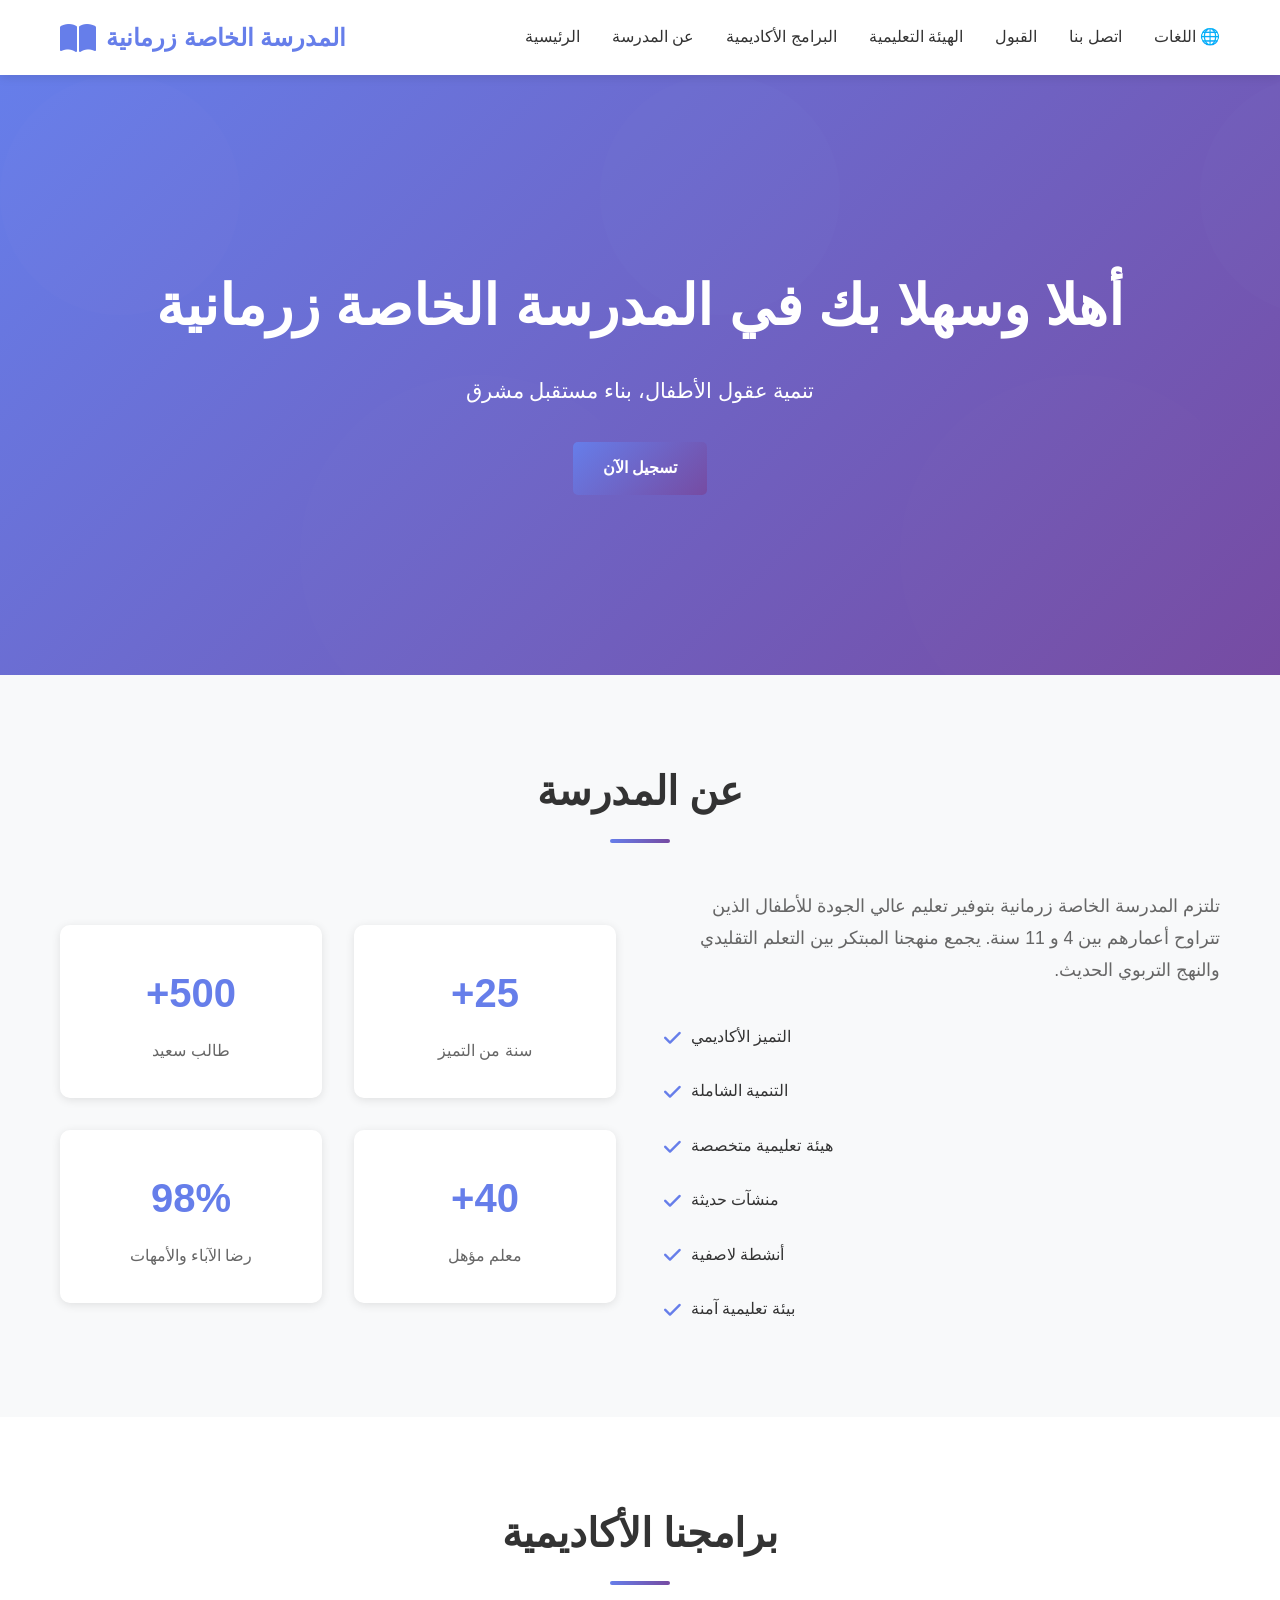
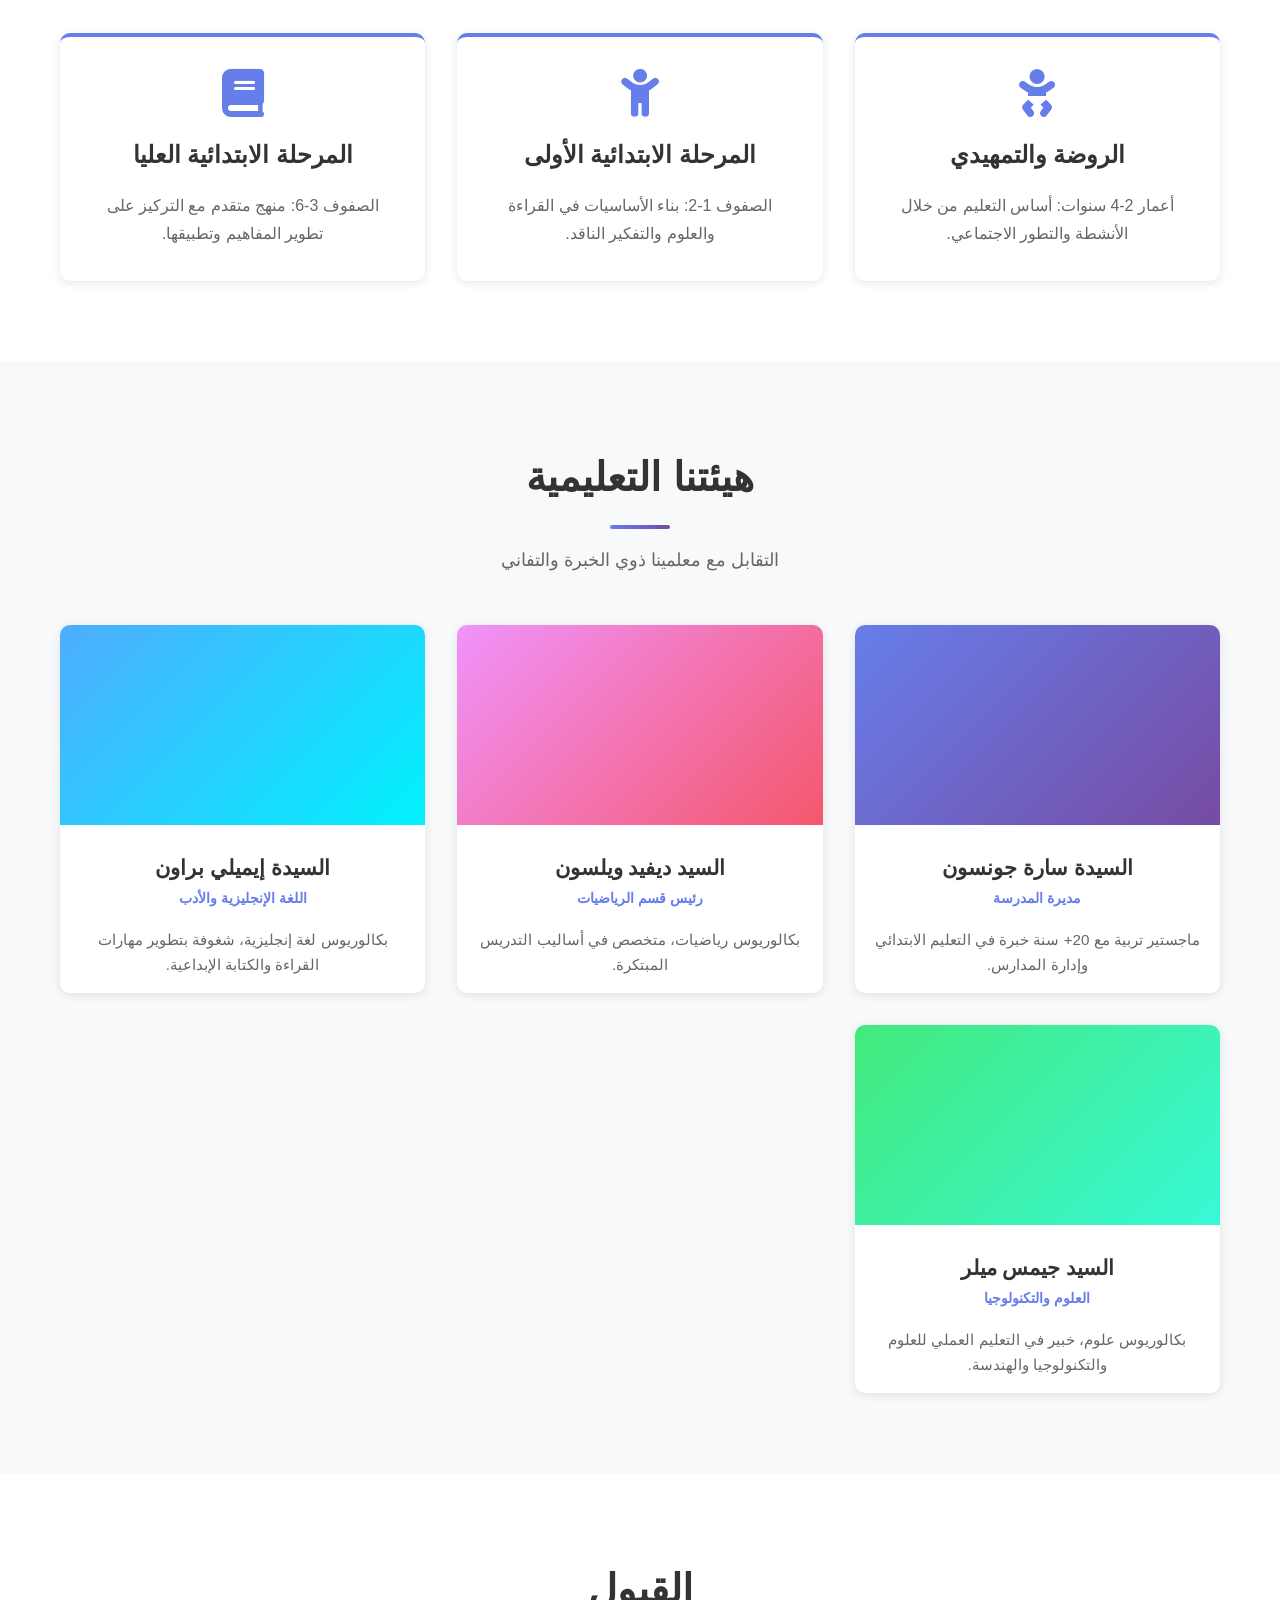
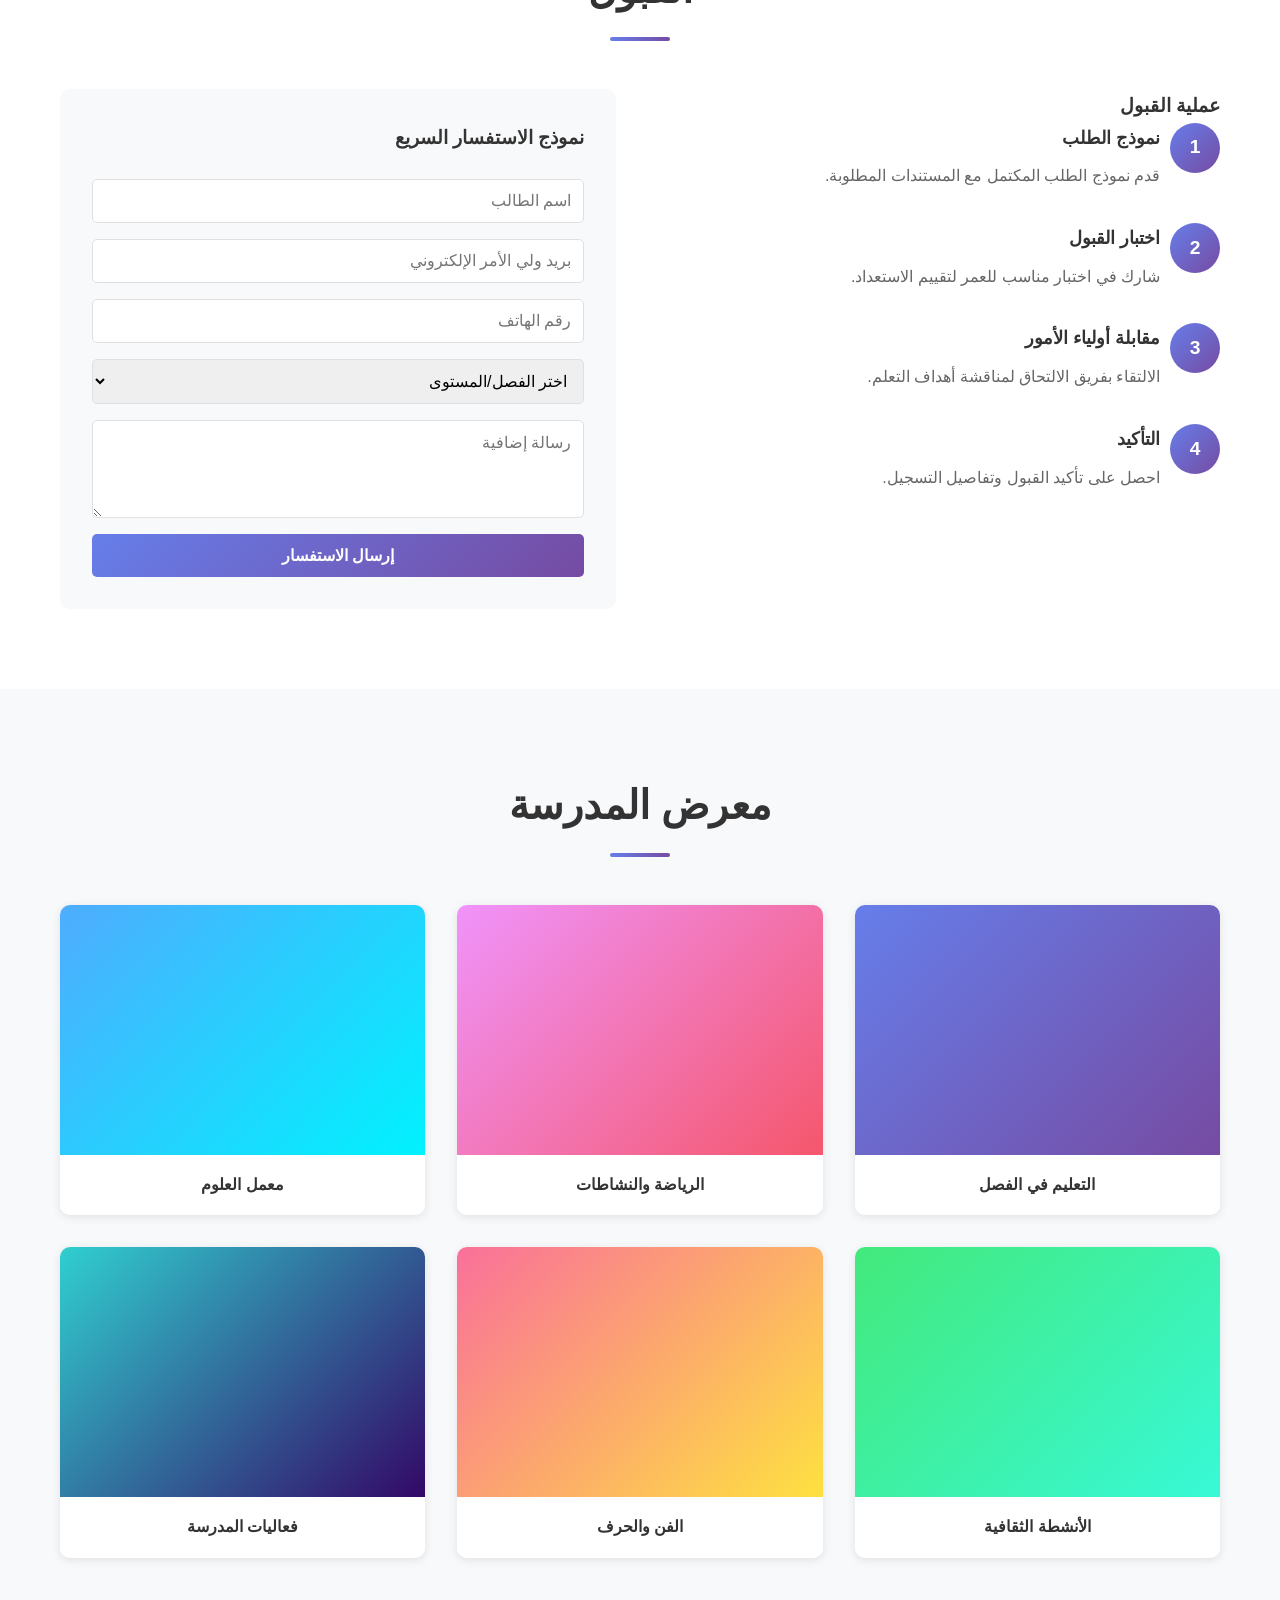
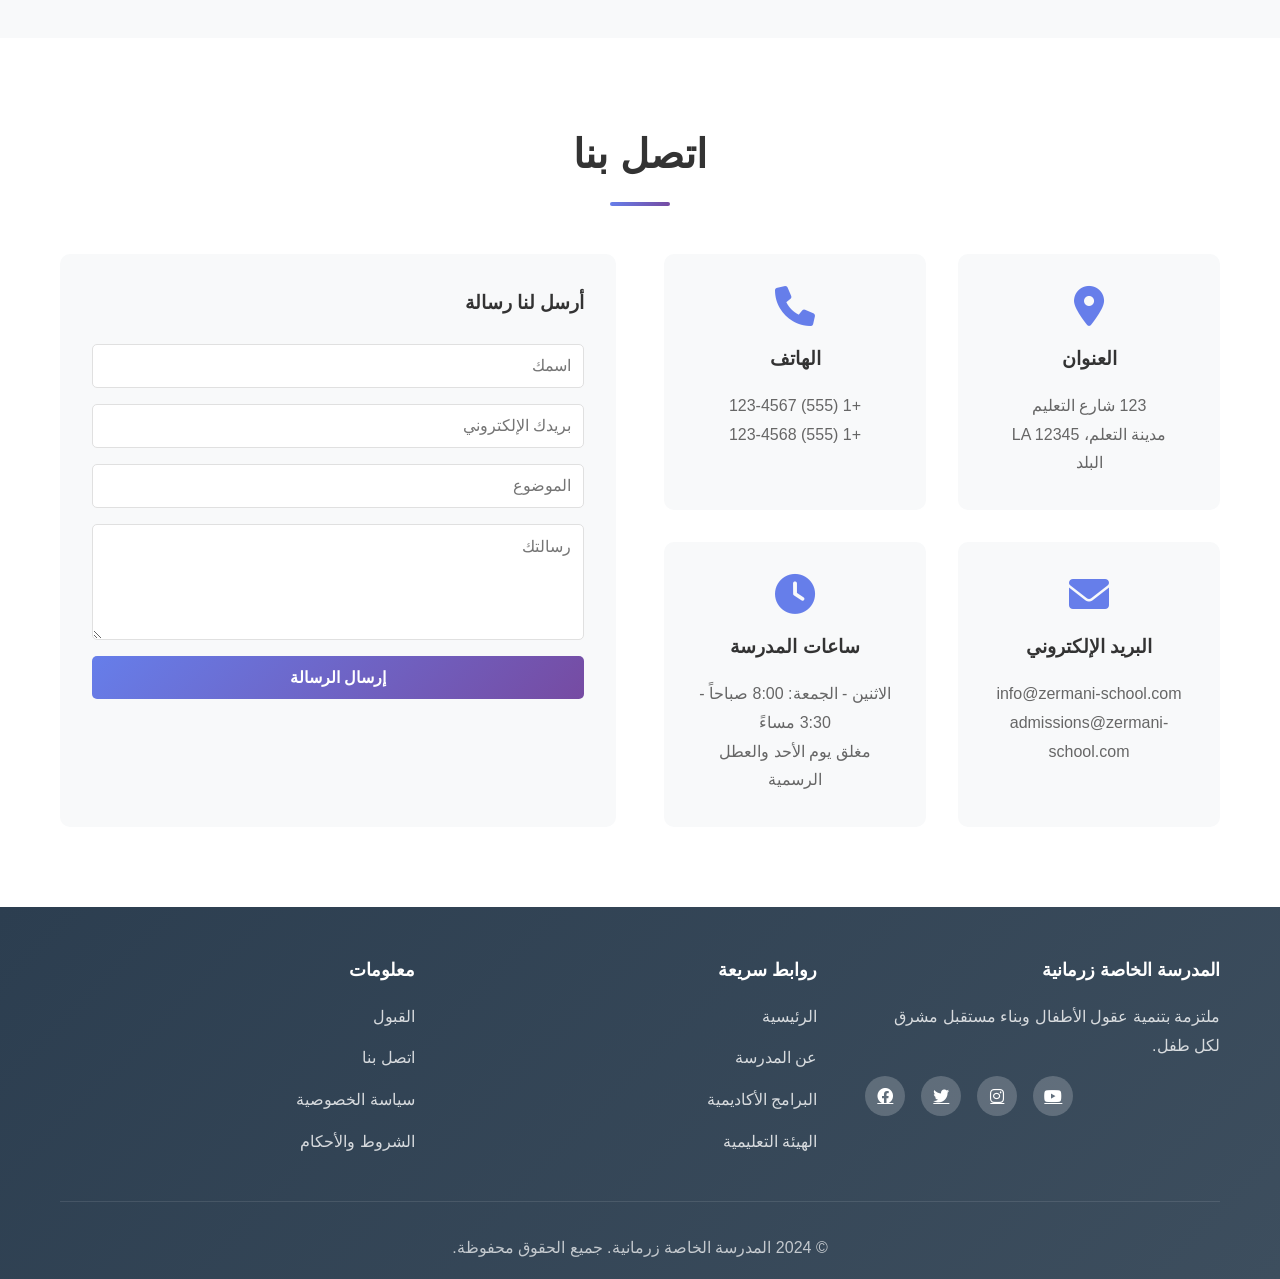
==== commit 6ebc87a1: "Add language selector link to navbar" ====
--- a/index-ar.html
+++ b/index-ar.html
@@ -22,7 +22,7 @@
                 <li><a href="#faculty" class="nav-link">الهيئة التعليمية</a></li>
                 <li><a href="#admissions" class="nav-link">القبول</a></li>
                 <li><a href="#contact" class="nav-link">اتصل بنا</a></li>
-                <li><a href="language-selector.html" class="nav-link">🌐</a></li>
+                <li><a href="language-selector.html" class="nav-link" title="تغيير اللغة">🌐 اللغات</a></li>
             </ul>
             <div class="hamburger">
                 <span></span>
